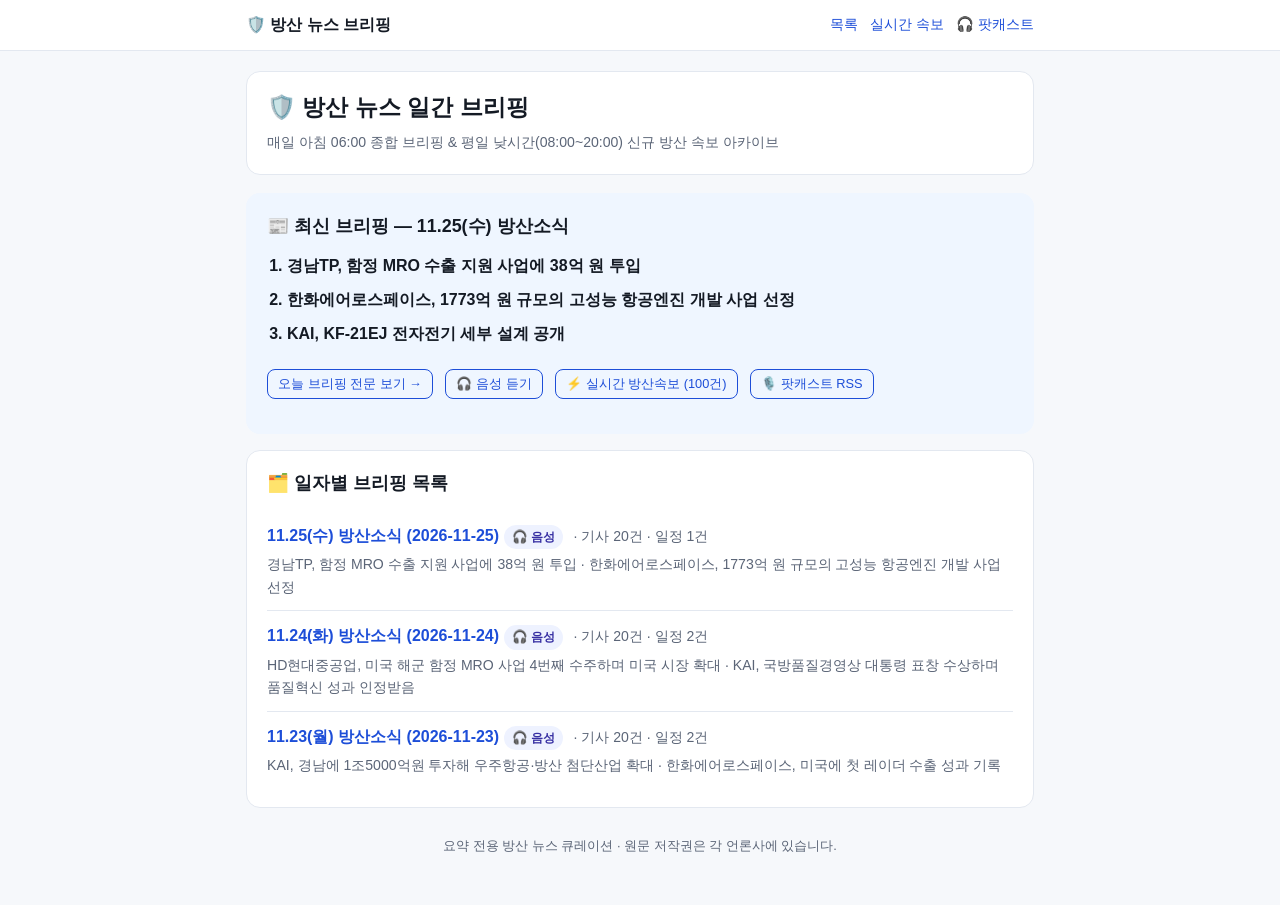
==== index.html @ 4ccacc22 "Update breaking news board (100 items)" ====
<!DOCTYPE html>
<html lang="ko">
<head>
  <meta charset="utf-8">
  <meta name="viewport" content="width=device-width, initial-scale=1">
  <meta name="robots" content="noindex, nofollow">
  <title>방산 뉴스 일간 브리핑 아카이브</title>
  <meta name="description" content="매일 아침 KST 06:00 방산 뉴스 종합 브리핑 및 평일 실시간 방산 속보">
  <meta property="og:type" content="website">
  <meta property="og:title" content="방산 뉴스 일간 브리핑 아카이브">
  <meta property="og:description" content="매일 아침 KST 06:00 방산 뉴스 종합 브리핑 및 평일 실시간 방산 속보">
  <meta property="og:url" content="https://ksi850108.github.io/defense-briefing/index.html">
  <link rel="stylesheet" href="assets/style.css">
</head>
<body>

<header class="topbar">
  <div class="topbar-inner">
    <a class="brand" href="index.html">🛡️ 방산 뉴스 브리핑</a>
    <nav class="nav">
      <a href="index.html">목록</a>
      <a href="breaking.html">실시간 속보</a>
      <a href="podcast.xml">🎧 팟캐스트</a>
    </nav>
  </div>
</header>
<main class="container">
  <section class="hero">
    <h1>🛡️ 방산 뉴스 일간 브리핑</h1>
    <div class="meta">매일 아침 06:00 종합 브리핑 &amp; 평일 낮시간(08:00~20:00) 신규 방산 속보 아카이브</div>
  </section>
  
  <section class="card headline-box">
    <h2>📰 최신 브리핑 — 11.25(수) 방산소식</h2>
    <ol class="headline-list"><li>경남TP, 함정 MRO 수출 지원 사업에 38억 원 투입</li><li>한화에어로스페이스, 1773억 원 규모의 고성능 항공엔진 개발 사업 선정</li><li>KAI, KF-21EJ 전자전기 세부 설계 공개</li></ol>
    <p><a class="cal-btn" href="posts/2026-11-25.html">오늘 브리핑 전문 보기 →</a>
    <a class="cal-btn" href="audio/2026-11-25.mp3" style="margin-left:8px;">🎧 음성 듣기</a>
    <a class="cal-btn" href="breaking.html" style="margin-left:8px;">⚡ 실시간 방산속보 (100건)</a>
    <a class="cal-btn" href="podcast.xml" style="margin-left:8px;">🎙️ 팟캐스트 RSS</a></p>
  </section>
  <section class="card">
    <h2>🗂️ 일자별 브리핑 목록</h2>
    
    <div class="archive-item">
      <div><strong><a href="posts/2026-11-25.html">11.25(수) 방산소식 (2026-11-25)</a></strong> <span class="badge">🎧 음성</span>
      <span class="meta"> · 기사 20건 · 일정 1건</span></div>
      <div class="meta">경남TP, 함정 MRO 수출 지원 사업에 38억 원 투입 · 한화에어로스페이스, 1773억 원 규모의 고성능 항공엔진 개발 사업 선정</div>
    </div>
    <div class="archive-item">
      <div><strong><a href="posts/2026-11-24.html">11.24(화) 방산소식 (2026-11-24)</a></strong> <span class="badge">🎧 음성</span>
      <span class="meta"> · 기사 20건 · 일정 2건</span></div>
      <div class="meta">HD현대중공업, 미국 해군 함정 MRO 사업 4번째 수주하며 미국 시장 확대 · KAI, 국방품질경영상 대통령 표창 수상하며 품질혁신 성과 인정받음</div>
    </div>
    <div class="archive-item">
      <div><strong><a href="posts/2026-11-23.html">11.23(월) 방산소식 (2026-11-23)</a></strong> <span class="badge">🎧 음성</span>
      <span class="meta"> · 기사 20건 · 일정 2건</span></div>
      <div class="meta">KAI, 경남에 1조5000억원 투자해 우주항공·방산 첨단산업 확대 · 한화에어로스페이스, 미국에 첫 레이더 수출 성과 기록</div>
    </div>
  </section>
  <footer>요약 전용 방산 뉴스 큐레이션 · 원문 저작권은 각 언론사에 있습니다.</footer>
</main>
</body>
</html>
---- assets/style.css ----
:root {
  --bg: #f6f8fb;
  --card: #ffffff;
  --text: #141a24;
  --muted: #5b6577;
  --border: #e3e8f0;
  --accent: #1d4ed8;
  --accent-soft: #eff6ff;
  --badge-bg: #eef2ff;
  --badge-text: #3730a3;
}
@media (prefers-color-scheme: dark) {
  :root {
    --bg: #0f141c;
    --card: #171e29;
    --text: #eef2f7;
    --muted: #9aa7bd;
    --border: #263142;
    --accent: #60a5fa;
    --accent-soft: #17253d;
    --badge-bg: #1e293b;
    --badge-text: #93c5fd;
  }
}
* { box-sizing: border-box; }
body {
  margin: 0;
  font-family: -apple-system, BlinkMacSystemFont, "Pretendard", "Apple SD Gothic Neo", "Noto Sans KR", sans-serif;
  background: var(--bg);
  color: var(--text);
  line-height: 1.62;
  -webkit-font-smoothing: antialiased;
}
a { color: var(--accent); text-decoration: none; }
a:hover { text-decoration: underline; }
.topbar {
  background: var(--card);
  border-bottom: 1px solid var(--border);
  position: sticky;
  top: 0;
  z-index: 20;
}
.topbar-inner {
  max-width: 820px;
  margin: 0 auto;
  padding: 12px 16px;
  display: flex;
  flex-wrap: wrap;
  align-items: center;
  justify-content: space-between;
  gap: 8px;
}
.brand { font-weight: 700; font-size: 1rem; color: var(--text); }
.nav { display: flex; gap: 12px; font-size: 0.9rem; }
.container { max-width: 820px; margin: 0 auto; padding: 20px 16px 48px; }
.hero {
  background: var(--card);
  border: 1px solid var(--border);
  border-radius: 14px;
  padding: 20px;
  margin-bottom: 18px;
}
.hero h1 { margin: 0 0 8px; font-size: 1.45rem; line-height: 1.35; }
.meta { color: var(--muted); font-size: 0.88rem; }
.card {
  background: var(--card);
  border: 1px solid var(--border);
  border-radius: 14px;
  padding: 18px 20px;
  margin-bottom: 16px;
}
.card h2 { margin: 0 0 12px; font-size: 1.12rem; }
.card h3 {
  margin: 16px 0 8px;
  font-size: 0.98rem;
  color: var(--accent);
  border-left: 3px solid var(--accent);
  padding-left: 8px;
}
.headline-box { background: var(--accent-soft); border-color: transparent; }
.headline-list { margin: 0; padding-left: 20px; }
.headline-list li { margin-bottom: 8px; font-weight: 600; }
.issue { padding: 10px 0; border-top: 1px solid var(--border); }
.issue:first-of-type { border-top: 0; padding-top: 2px; }
.issue-title { font-weight: 700; margin-bottom: 4px; }
.issue-summary { margin: 0 0 6px; font-size: 0.95rem; }
.sources { margin: 0; padding-left: 16px; font-size: 0.86rem; color: var(--muted); }
.sources li { margin-bottom: 3px; }
.badge {
  display: inline-block;
  padding: 2px 8px;
  border-radius: 999px;
  font-size: 0.78rem;
  font-weight: 600;
  background: var(--badge-bg);
  color: var(--badge-text);
  margin-right: 6px;
}
.event-item { padding: 10px 0; border-top: 1px solid var(--border); }
.event-item:first-of-type { border-top: 0; }
.cal-btn {
  display: inline-block;
  margin-top: 6px;
  padding: 4px 10px;
  font-size: 0.8rem;
  border: 1px solid var(--accent);
  border-radius: 8px;
}
.archive-item {
  display: flex;
  flex-direction: column;
  gap: 4px;
  padding: 12px 0;
  border-top: 1px solid var(--border);
}
.archive-item:first-of-type { border-top: 0; }
.pager {
  display: flex;
  justify-content: space-between;
  gap: 12px;
  margin-top: 16px;
  font-size: 0.9rem;
}
details summary { cursor: pointer; font-weight: 600; }
.raw-list { margin-top: 10px; padding-left: 18px; font-size: 0.88rem; }
.raw-list li { margin-bottom: 6px; }
.audio-card {
  background: var(--accent-soft);
  border: 1px solid var(--border);
  border-radius: 14px;
  padding: 16px 20px;
  margin-bottom: 16px;
}
.audio-card audio { width: 100%; margin: 10px 0 8px; }
.audio-controls {
  display: flex;
  flex-wrap: wrap;
  align-items: center;
  justify-content: space-between;
  gap: 8px;
  font-size: 0.84rem;
}
.speed-group { display: flex; gap: 6px; align-items: center; }
.speed-btn {
  padding: 4px 10px;
  border-radius: 999px;
  border: 1px solid var(--border);
  background: var(--card);
  color: var(--text);
  font-size: 0.8rem;
  cursor: pointer;
}
.speed-btn.active {
  background: var(--accent);
  color: #ffffff;
  border-color: var(--accent);
}
footer { text-align: center; color: var(--muted); font-size: 0.8rem; margin-top: 28px; }
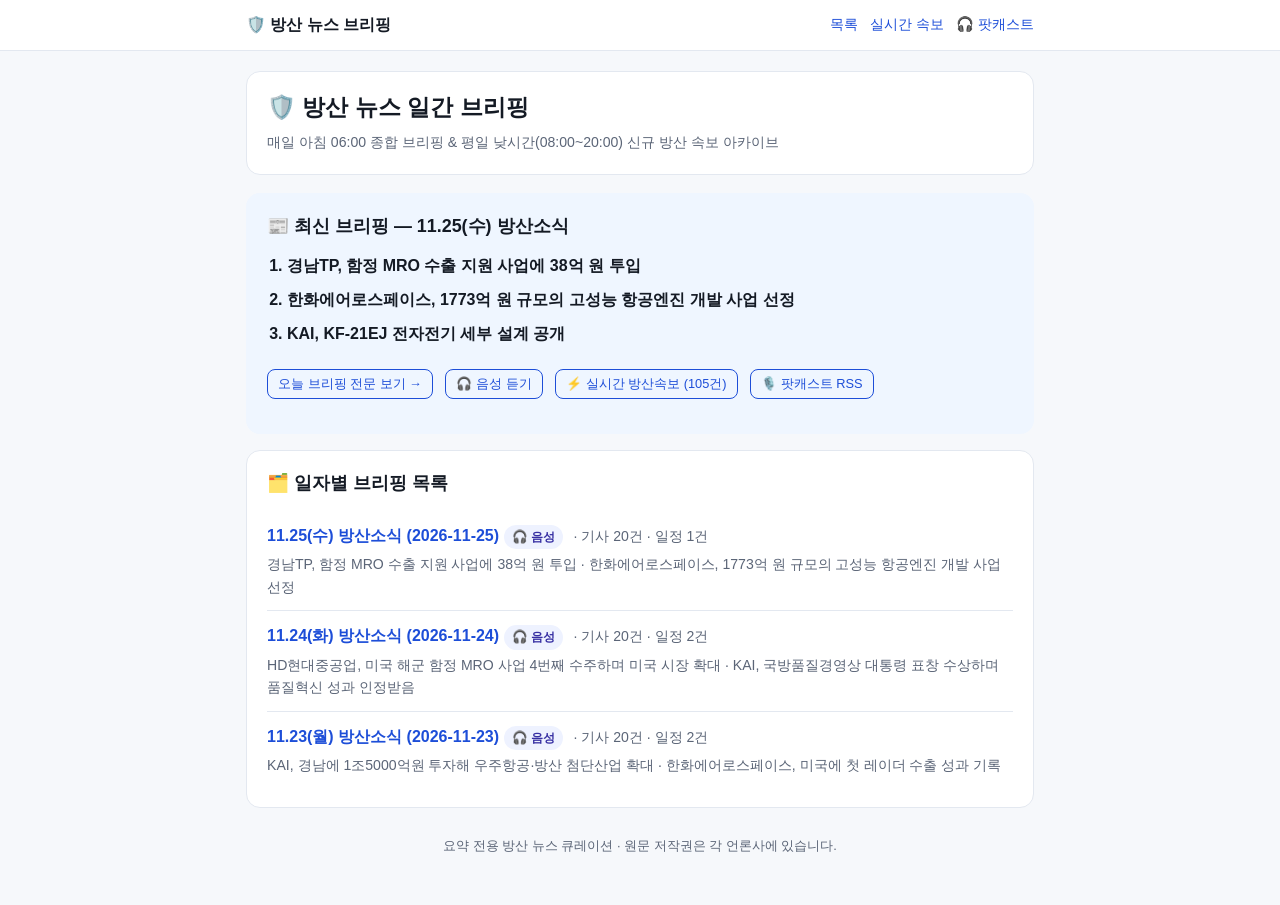
==== commit dc341b28: "Update breaking news board (105 items)" ====
--- a/index.html
+++ b/index.html
@@ -35,7 +35,7 @@
     <ol class="headline-list"><li>경남TP, 함정 MRO 수출 지원 사업에 38억 원 투입</li><li>한화에어로스페이스, 1773억 원 규모의 고성능 항공엔진 개발 사업 선정</li><li>KAI, KF-21EJ 전자전기 세부 설계 공개</li></ol>
     <p><a class="cal-btn" href="posts/2026-11-25.html">오늘 브리핑 전문 보기 →</a>
     <a class="cal-btn" href="audio/2026-11-25.mp3" style="margin-left:8px;">🎧 음성 듣기</a>
-    <a class="cal-btn" href="breaking.html" style="margin-left:8px;">⚡ 실시간 방산속보 (100건)</a>
+    <a class="cal-btn" href="breaking.html" style="margin-left:8px;">⚡ 실시간 방산속보 (105건)</a>
     <a class="cal-btn" href="podcast.xml" style="margin-left:8px;">🎙️ 팟캐스트 RSS</a></p>
   </section>
   <section class="card">
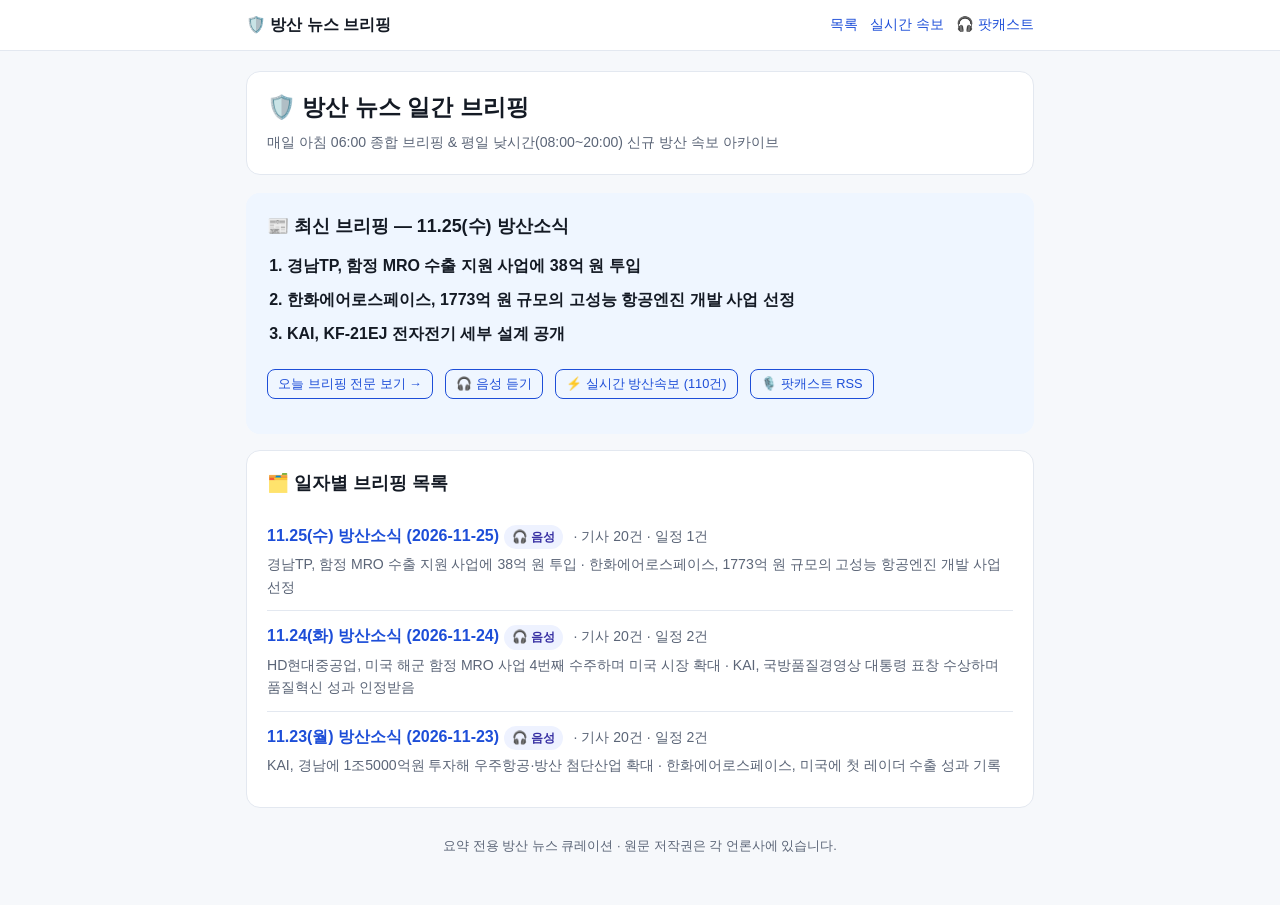
==== commit 547b1e45: "Update breaking news board (110 items)" ====
--- a/index.html
+++ b/index.html
@@ -35,7 +35,7 @@
     <ol class="headline-list"><li>경남TP, 함정 MRO 수출 지원 사업에 38억 원 투입</li><li>한화에어로스페이스, 1773억 원 규모의 고성능 항공엔진 개발 사업 선정</li><li>KAI, KF-21EJ 전자전기 세부 설계 공개</li></ol>
     <p><a class="cal-btn" href="posts/2026-11-25.html">오늘 브리핑 전문 보기 →</a>
     <a class="cal-btn" href="audio/2026-11-25.mp3" style="margin-left:8px;">🎧 음성 듣기</a>
-    <a class="cal-btn" href="breaking.html" style="margin-left:8px;">⚡ 실시간 방산속보 (105건)</a>
+    <a class="cal-btn" href="breaking.html" style="margin-left:8px;">⚡ 실시간 방산속보 (110건)</a>
     <a class="cal-btn" href="podcast.xml" style="margin-left:8px;">🎙️ 팟캐스트 RSS</a></p>
   </section>
   <section class="card">
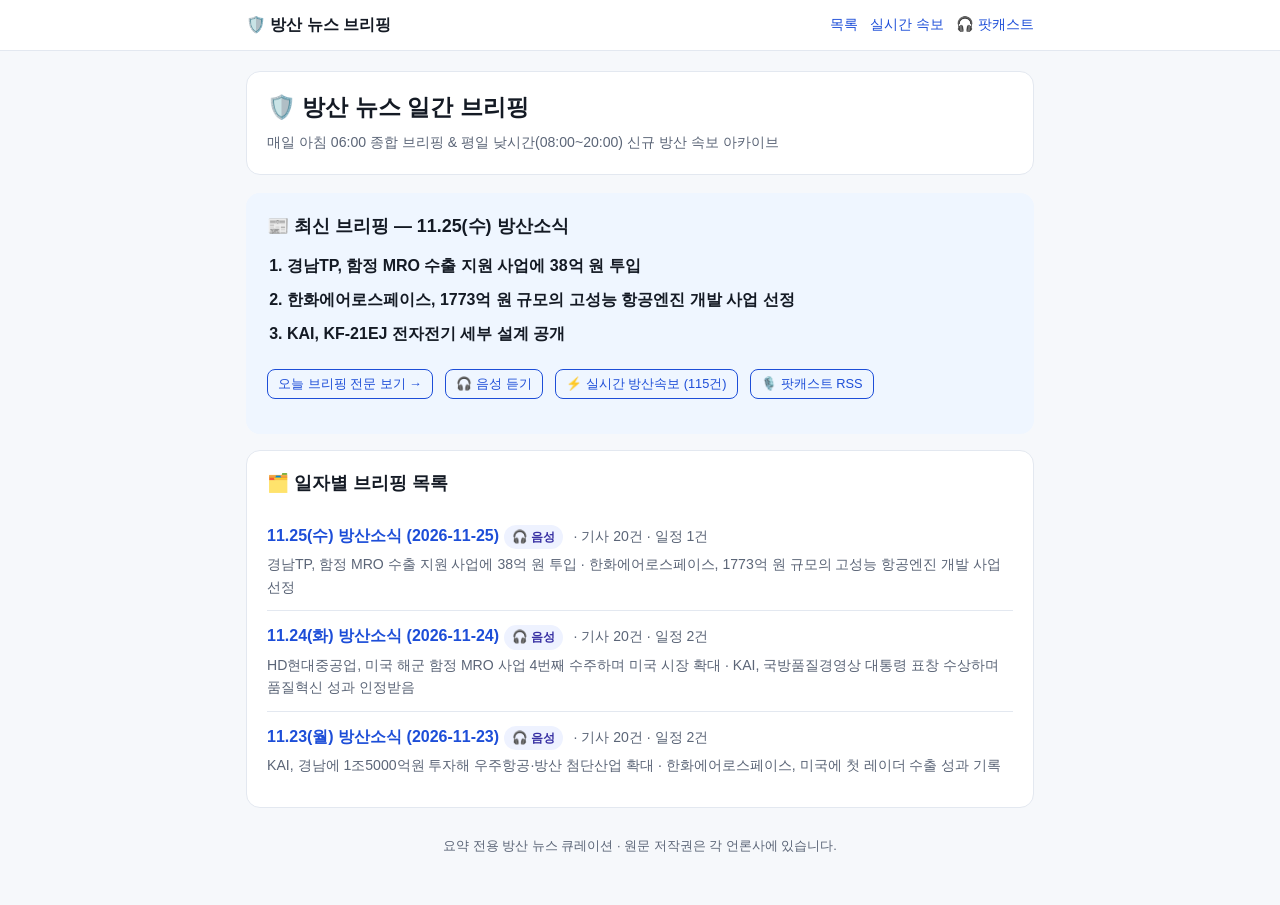
==== commit f7130c6c: "Update breaking news board (115 items)" ====
--- a/index.html
+++ b/index.html
@@ -35,7 +35,7 @@
     <ol class="headline-list"><li>경남TP, 함정 MRO 수출 지원 사업에 38억 원 투입</li><li>한화에어로스페이스, 1773억 원 규모의 고성능 항공엔진 개발 사업 선정</li><li>KAI, KF-21EJ 전자전기 세부 설계 공개</li></ol>
     <p><a class="cal-btn" href="posts/2026-11-25.html">오늘 브리핑 전문 보기 →</a>
     <a class="cal-btn" href="audio/2026-11-25.mp3" style="margin-left:8px;">🎧 음성 듣기</a>
-    <a class="cal-btn" href="breaking.html" style="margin-left:8px;">⚡ 실시간 방산속보 (110건)</a>
+    <a class="cal-btn" href="breaking.html" style="margin-left:8px;">⚡ 실시간 방산속보 (115건)</a>
     <a class="cal-btn" href="podcast.xml" style="margin-left:8px;">🎙️ 팟캐스트 RSS</a></p>
   </section>
   <section class="card">
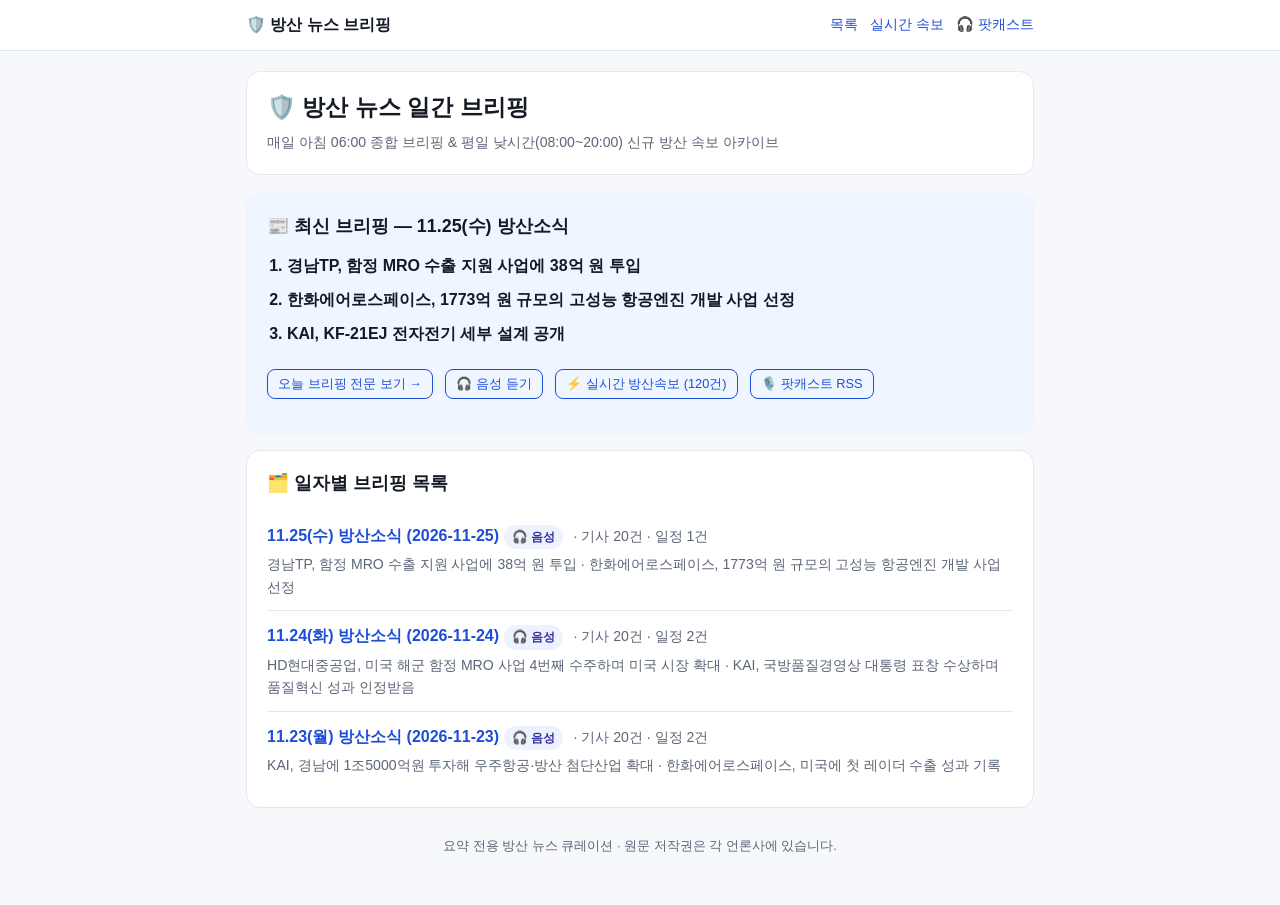
==== commit 262a598e: "Update breaking news board (120 items)" ====
--- a/index.html
+++ b/index.html
@@ -35,7 +35,7 @@
     <ol class="headline-list"><li>경남TP, 함정 MRO 수출 지원 사업에 38억 원 투입</li><li>한화에어로스페이스, 1773억 원 규모의 고성능 항공엔진 개발 사업 선정</li><li>KAI, KF-21EJ 전자전기 세부 설계 공개</li></ol>
     <p><a class="cal-btn" href="posts/2026-11-25.html">오늘 브리핑 전문 보기 →</a>
     <a class="cal-btn" href="audio/2026-11-25.mp3" style="margin-left:8px;">🎧 음성 듣기</a>
-    <a class="cal-btn" href="breaking.html" style="margin-left:8px;">⚡ 실시간 방산속보 (115건)</a>
+    <a class="cal-btn" href="breaking.html" style="margin-left:8px;">⚡ 실시간 방산속보 (120건)</a>
     <a class="cal-btn" href="podcast.xml" style="margin-left:8px;">🎙️ 팟캐스트 RSS</a></p>
   </section>
   <section class="card">
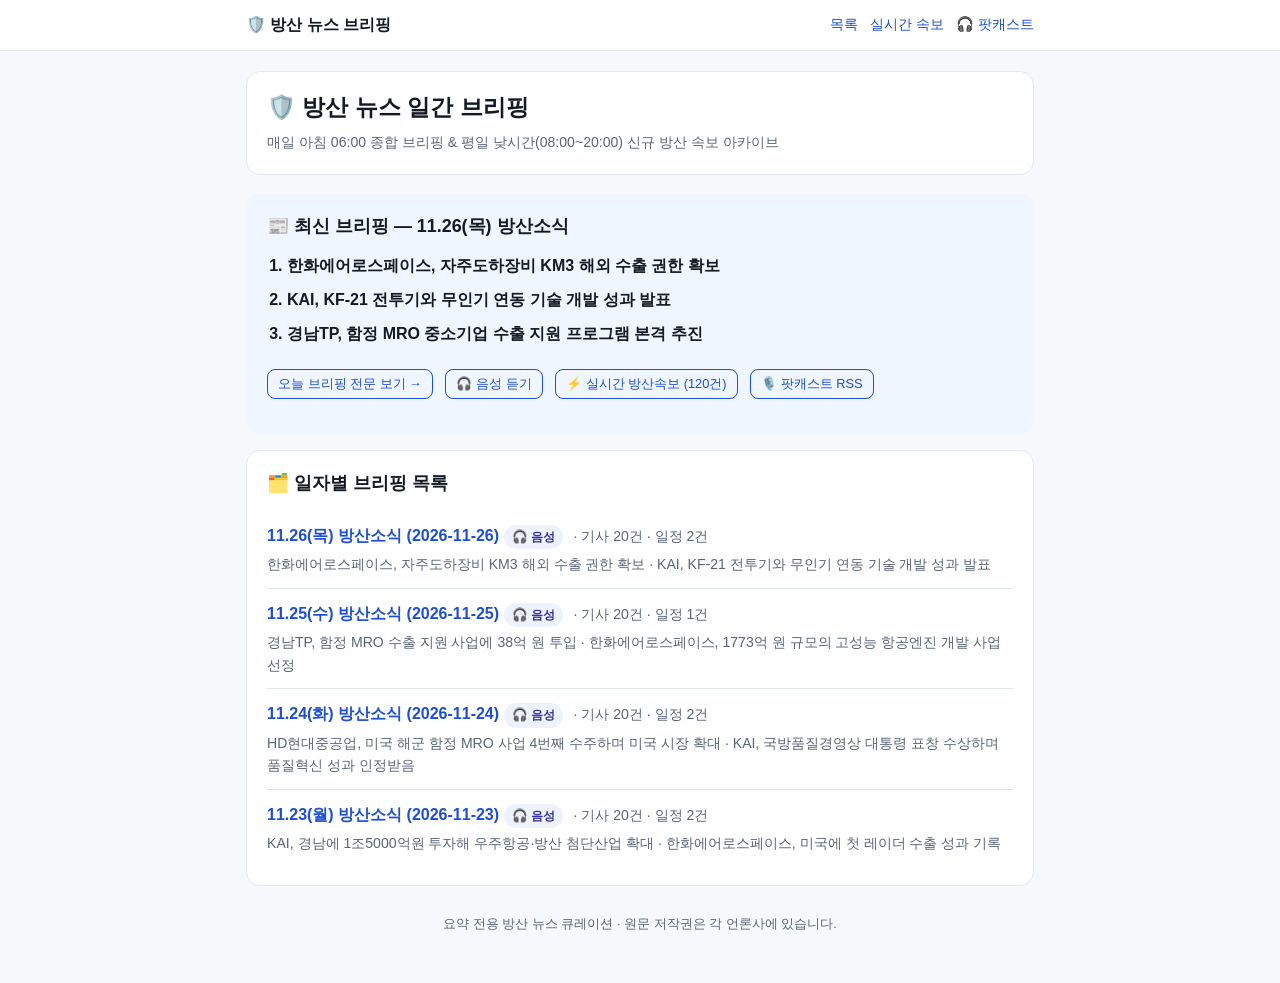
==== commit cf83ccb5: "Publish defense briefing 2026-11-26" ====
--- a/index.html
+++ b/index.html
@@ -31,16 +31,21 @@
   </section>
   
   <section class="card headline-box">
-    <h2>📰 최신 브리핑 — 11.25(수) 방산소식</h2>
-    <ol class="headline-list"><li>경남TP, 함정 MRO 수출 지원 사업에 38억 원 투입</li><li>한화에어로스페이스, 1773억 원 규모의 고성능 항공엔진 개발 사업 선정</li><li>KAI, KF-21EJ 전자전기 세부 설계 공개</li></ol>
-    <p><a class="cal-btn" href="posts/2026-11-25.html">오늘 브리핑 전문 보기 →</a>
-    <a class="cal-btn" href="audio/2026-11-25.mp3" style="margin-left:8px;">🎧 음성 듣기</a>
+    <h2>📰 최신 브리핑 — 11.26(목) 방산소식</h2>
+    <ol class="headline-list"><li>한화에어로스페이스, 자주도하장비 KM3 해외 수출 권한 확보</li><li>KAI, KF-21 전투기와 무인기 연동 기술 개발 성과 발표</li><li>경남TP, 함정 MRO 중소기업 수출 지원 프로그램 본격 추진</li></ol>
+    <p><a class="cal-btn" href="posts/2026-11-26.html">오늘 브리핑 전문 보기 →</a>
+    <a class="cal-btn" href="audio/2026-11-26.mp3" style="margin-left:8px;">🎧 음성 듣기</a>
     <a class="cal-btn" href="breaking.html" style="margin-left:8px;">⚡ 실시간 방산속보 (120건)</a>
     <a class="cal-btn" href="podcast.xml" style="margin-left:8px;">🎙️ 팟캐스트 RSS</a></p>
   </section>
   <section class="card">
     <h2>🗂️ 일자별 브리핑 목록</h2>
     
+    <div class="archive-item">
+      <div><strong><a href="posts/2026-11-26.html">11.26(목) 방산소식 (2026-11-26)</a></strong> <span class="badge">🎧 음성</span>
+      <span class="meta"> · 기사 20건 · 일정 2건</span></div>
+      <div class="meta">한화에어로스페이스, 자주도하장비 KM3 해외 수출 권한 확보 · KAI, KF-21 전투기와 무인기 연동 기술 개발 성과 발표</div>
+    </div>
     <div class="archive-item">
       <div><strong><a href="posts/2026-11-25.html">11.25(수) 방산소식 (2026-11-25)</a></strong> <span class="badge">🎧 음성</span>
       <span class="meta"> · 기사 20건 · 일정 1건</span></div>
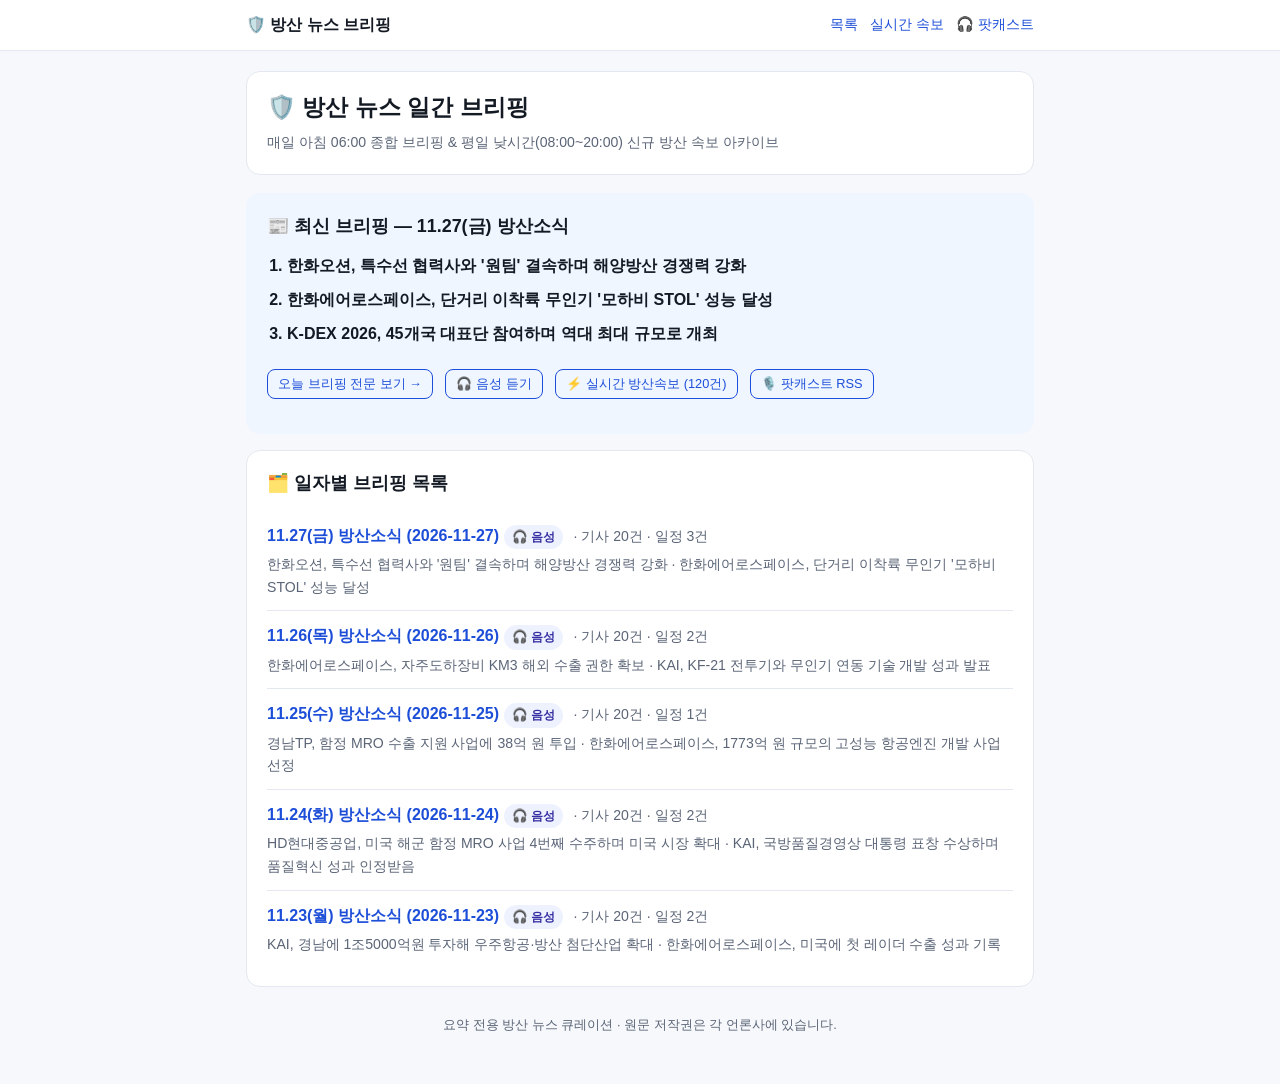
==== commit 1af6b599: "Publish defense briefing 2026-11-27" ====
--- a/index.html
+++ b/index.html
@@ -31,16 +31,21 @@
   </section>
   
   <section class="card headline-box">
-    <h2>📰 최신 브리핑 — 11.26(목) 방산소식</h2>
-    <ol class="headline-list"><li>한화에어로스페이스, 자주도하장비 KM3 해외 수출 권한 확보</li><li>KAI, KF-21 전투기와 무인기 연동 기술 개발 성과 발표</li><li>경남TP, 함정 MRO 중소기업 수출 지원 프로그램 본격 추진</li></ol>
-    <p><a class="cal-btn" href="posts/2026-11-26.html">오늘 브리핑 전문 보기 →</a>
-    <a class="cal-btn" href="audio/2026-11-26.mp3" style="margin-left:8px;">🎧 음성 듣기</a>
+    <h2>📰 최신 브리핑 — 11.27(금) 방산소식</h2>
+    <ol class="headline-list"><li>한화오션, 특수선 협력사와 &#x27;원팀&#x27; 결속하며 해양방산 경쟁력 강화</li><li>한화에어로스페이스, 단거리 이착륙 무인기 &#x27;모하비 STOL&#x27; 성능 달성</li><li>K-DEX 2026, 45개국 대표단 참여하며 역대 최대 규모로 개최</li></ol>
+    <p><a class="cal-btn" href="posts/2026-11-27.html">오늘 브리핑 전문 보기 →</a>
+    <a class="cal-btn" href="audio/2026-11-27.mp3" style="margin-left:8px;">🎧 음성 듣기</a>
     <a class="cal-btn" href="breaking.html" style="margin-left:8px;">⚡ 실시간 방산속보 (120건)</a>
     <a class="cal-btn" href="podcast.xml" style="margin-left:8px;">🎙️ 팟캐스트 RSS</a></p>
   </section>
   <section class="card">
     <h2>🗂️ 일자별 브리핑 목록</h2>
     
+    <div class="archive-item">
+      <div><strong><a href="posts/2026-11-27.html">11.27(금) 방산소식 (2026-11-27)</a></strong> <span class="badge">🎧 음성</span>
+      <span class="meta"> · 기사 20건 · 일정 3건</span></div>
+      <div class="meta">한화오션, 특수선 협력사와 &#x27;원팀&#x27; 결속하며 해양방산 경쟁력 강화 · 한화에어로스페이스, 단거리 이착륙 무인기 &#x27;모하비 STOL&#x27; 성능 달성</div>
+    </div>
     <div class="archive-item">
       <div><strong><a href="posts/2026-11-26.html">11.26(목) 방산소식 (2026-11-26)</a></strong> <span class="badge">🎧 음성</span>
       <span class="meta"> · 기사 20건 · 일정 2건</span></div>
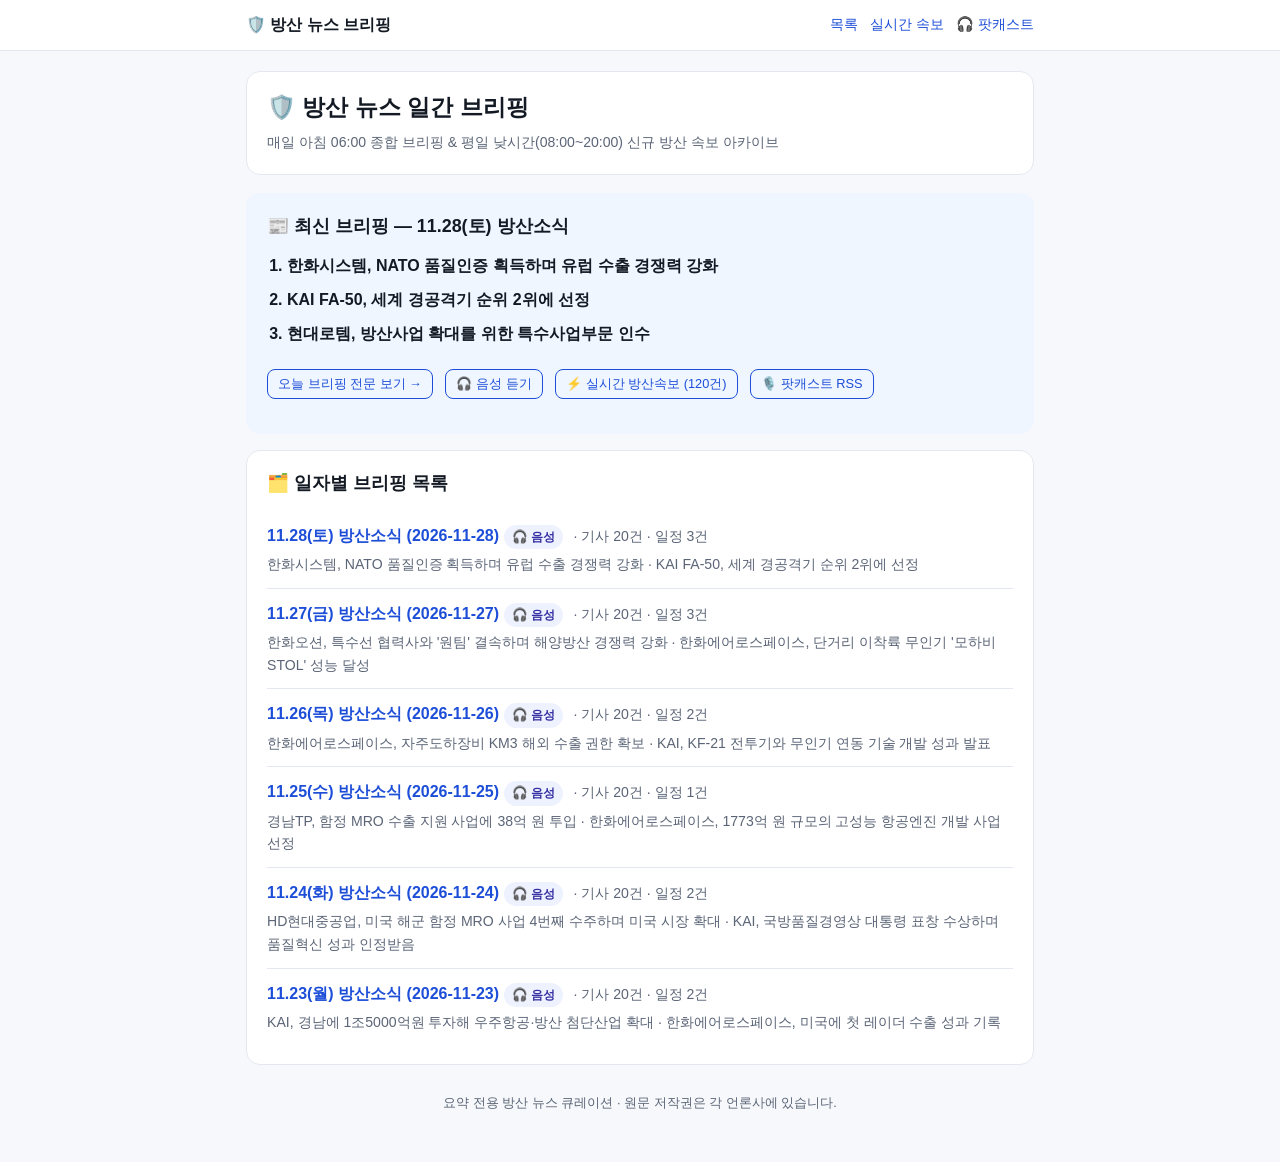
==== commit 6ce4f3ed: "Publish defense briefing 2026-11-28" ====
--- a/index.html
+++ b/index.html
@@ -31,16 +31,21 @@
   </section>
   
   <section class="card headline-box">
-    <h2>📰 최신 브리핑 — 11.27(금) 방산소식</h2>
-    <ol class="headline-list"><li>한화오션, 특수선 협력사와 &#x27;원팀&#x27; 결속하며 해양방산 경쟁력 강화</li><li>한화에어로스페이스, 단거리 이착륙 무인기 &#x27;모하비 STOL&#x27; 성능 달성</li><li>K-DEX 2026, 45개국 대표단 참여하며 역대 최대 규모로 개최</li></ol>
-    <p><a class="cal-btn" href="posts/2026-11-27.html">오늘 브리핑 전문 보기 →</a>
-    <a class="cal-btn" href="audio/2026-11-27.mp3" style="margin-left:8px;">🎧 음성 듣기</a>
+    <h2>📰 최신 브리핑 — 11.28(토) 방산소식</h2>
+    <ol class="headline-list"><li>한화시스템, NATO 품질인증 획득하며 유럽 수출 경쟁력 강화</li><li>KAI FA-50, 세계 경공격기 순위 2위에 선정</li><li>현대로템, 방산사업 확대를 위한 특수사업부문 인수</li></ol>
+    <p><a class="cal-btn" href="posts/2026-11-28.html">오늘 브리핑 전문 보기 →</a>
+    <a class="cal-btn" href="audio/2026-11-28.mp3" style="margin-left:8px;">🎧 음성 듣기</a>
     <a class="cal-btn" href="breaking.html" style="margin-left:8px;">⚡ 실시간 방산속보 (120건)</a>
     <a class="cal-btn" href="podcast.xml" style="margin-left:8px;">🎙️ 팟캐스트 RSS</a></p>
   </section>
   <section class="card">
     <h2>🗂️ 일자별 브리핑 목록</h2>
     
+    <div class="archive-item">
+      <div><strong><a href="posts/2026-11-28.html">11.28(토) 방산소식 (2026-11-28)</a></strong> <span class="badge">🎧 음성</span>
+      <span class="meta"> · 기사 20건 · 일정 3건</span></div>
+      <div class="meta">한화시스템, NATO 품질인증 획득하며 유럽 수출 경쟁력 강화 · KAI FA-50, 세계 경공격기 순위 2위에 선정</div>
+    </div>
     <div class="archive-item">
       <div><strong><a href="posts/2026-11-27.html">11.27(금) 방산소식 (2026-11-27)</a></strong> <span class="badge">🎧 음성</span>
       <span class="meta"> · 기사 20건 · 일정 3건</span></div>
